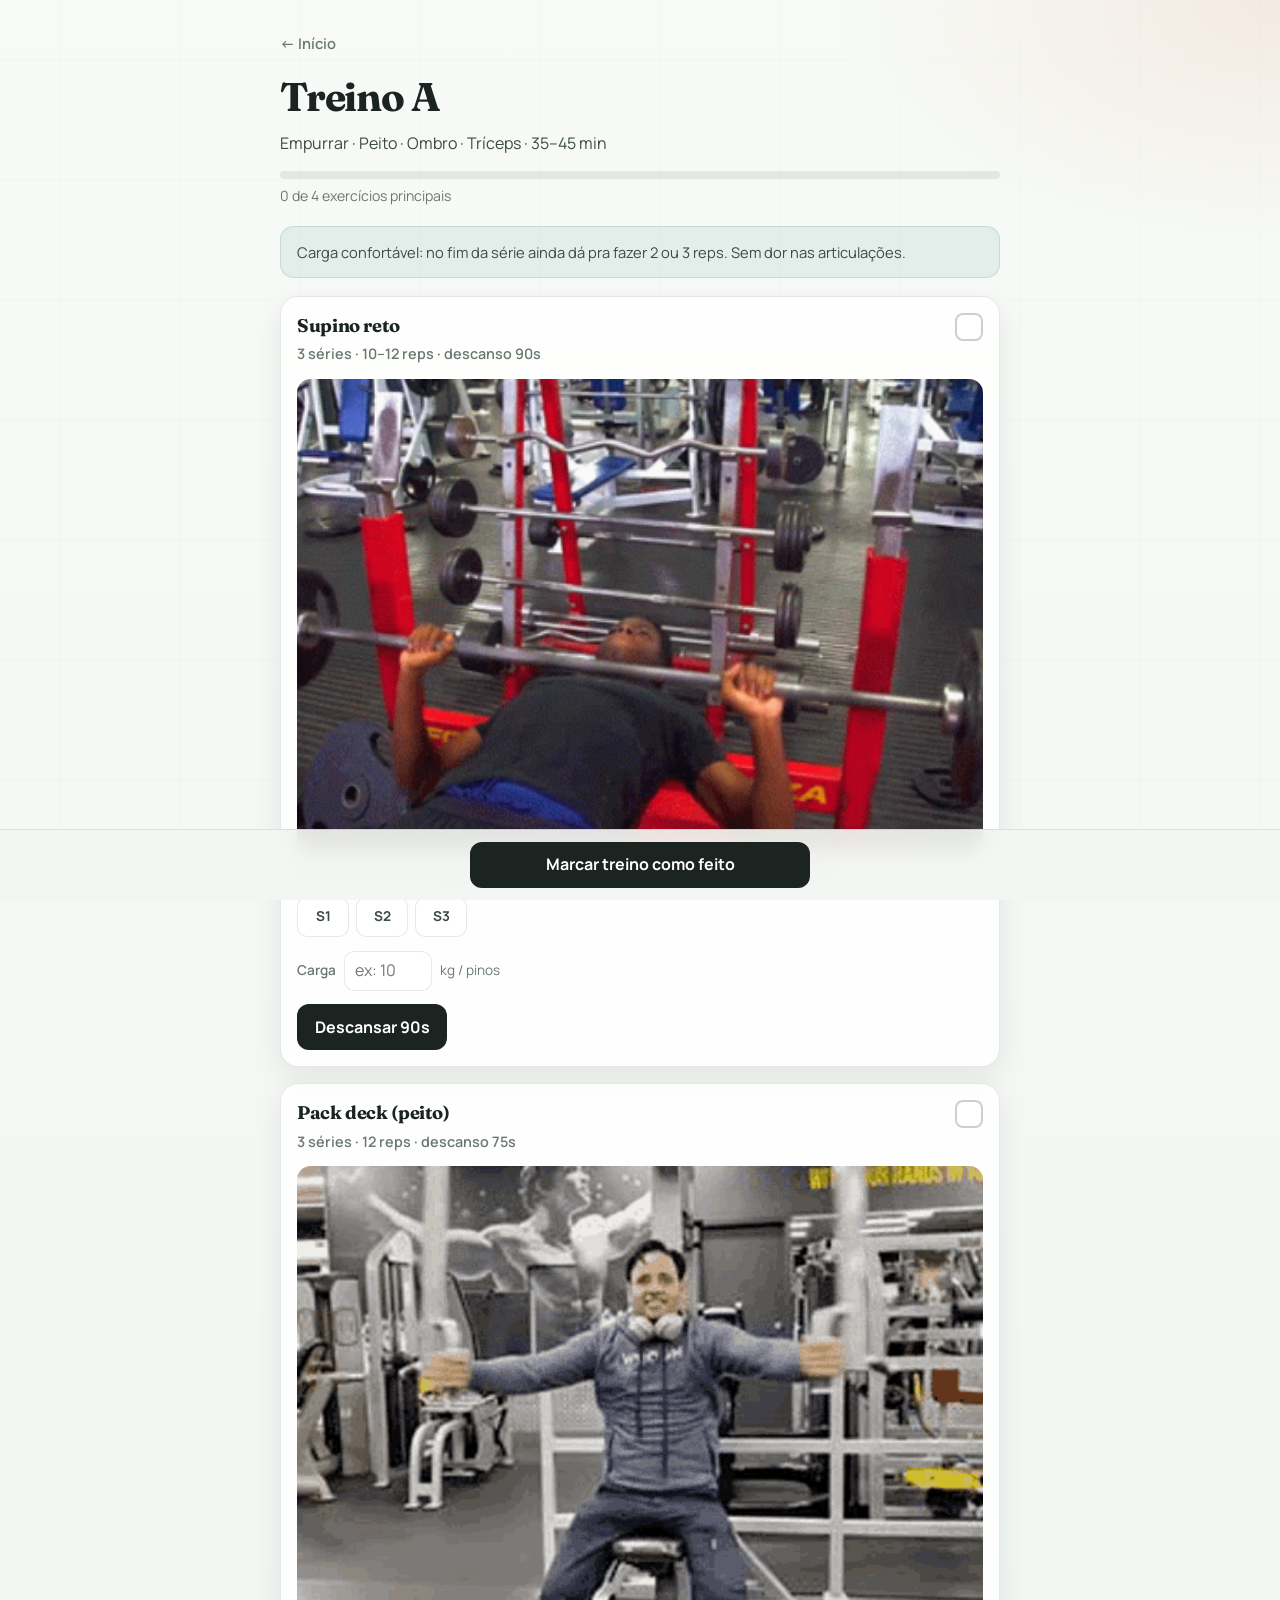
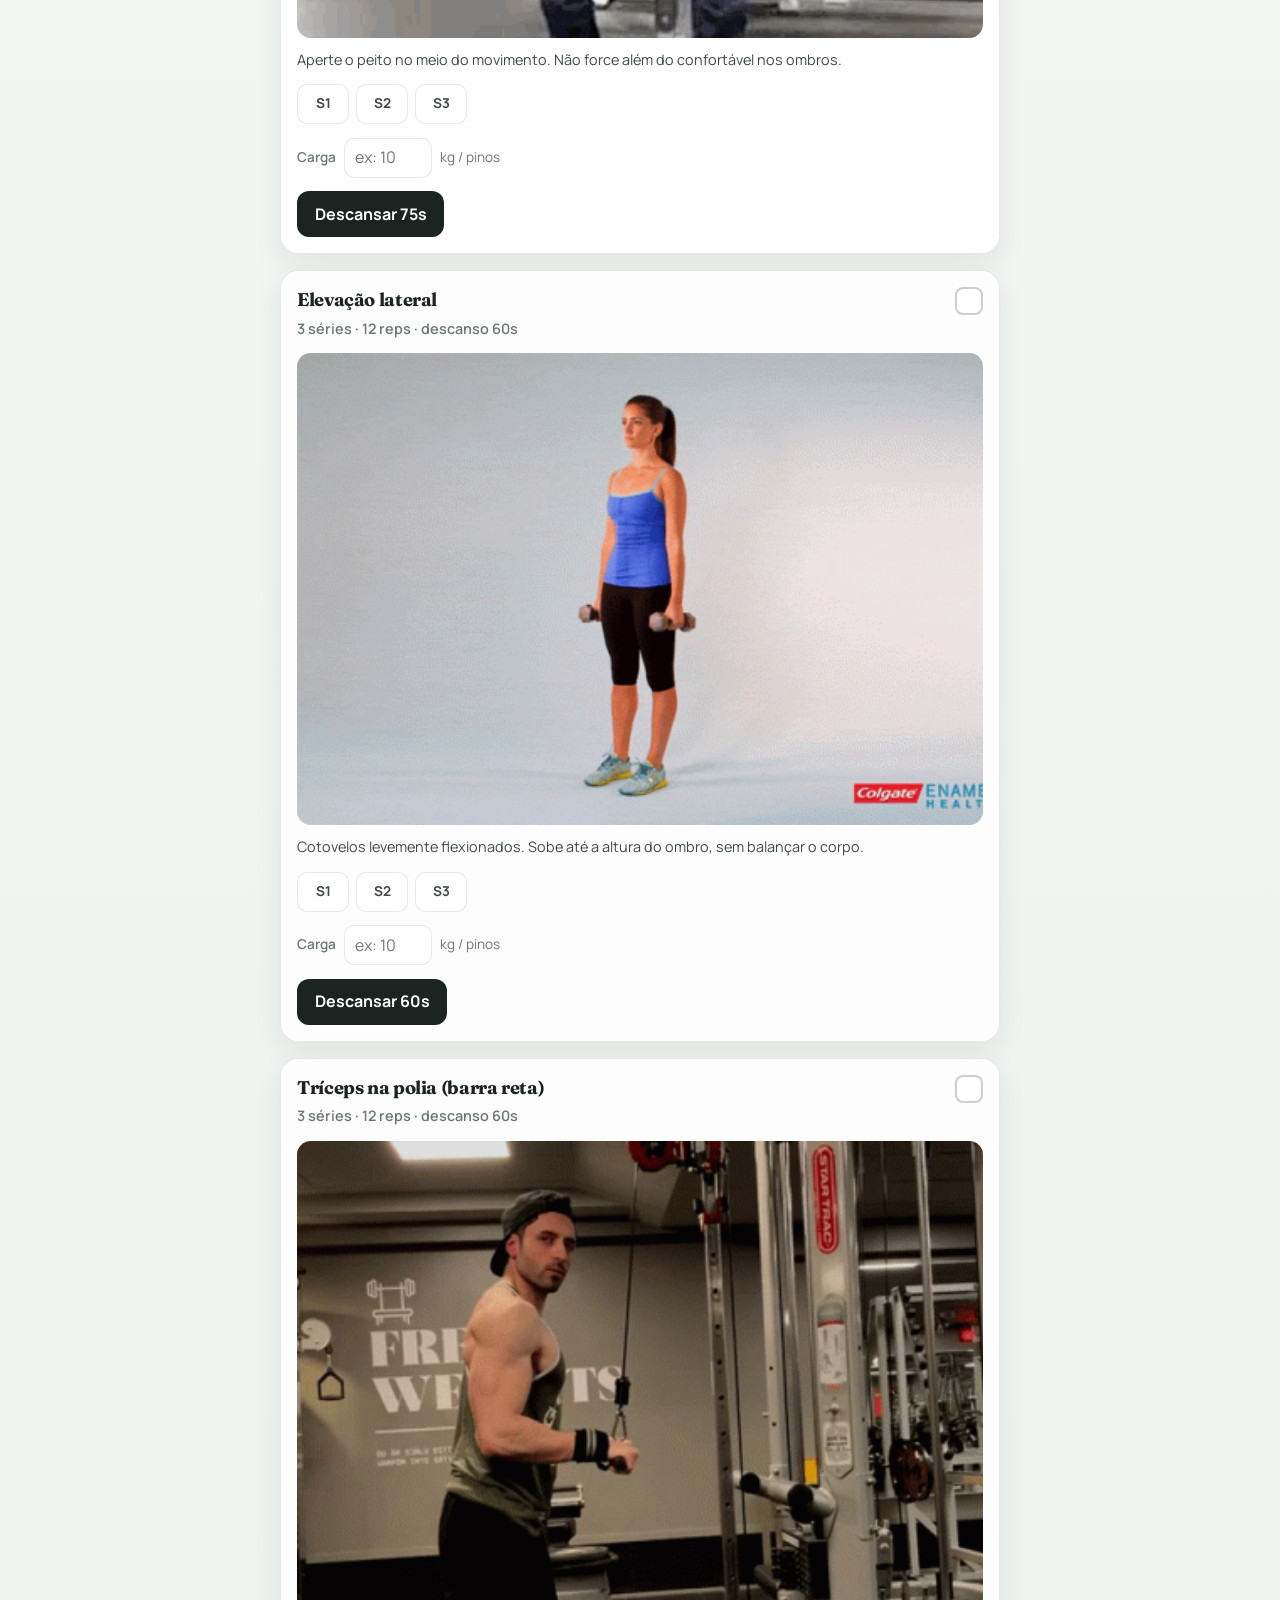
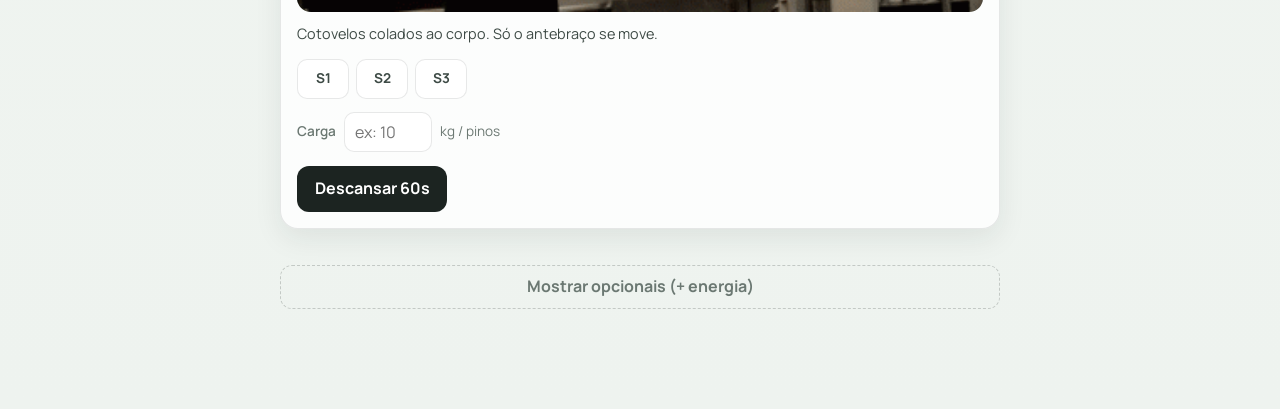
==== treino.html @ 2bcc04b1 "Add personal gym workout site for return-to-training. Mobile-first A/B/C workouts with sets, rest ti" ====
<!DOCTYPE html>
<html lang="pt-BR">
<head>
  <meta charset="UTF-8">
  <meta name="viewport" content="width=device-width, initial-scale=1.0, viewport-fit=cover">
  <meta name="theme-color" content="#0f6b5c">
  <meta name="apple-mobile-web-app-capable" content="yes">
  <title>Treino · Treino da Lindeza</title>
  <link rel="preconnect" href="https://fonts.googleapis.com">
  <link rel="preconnect" href="https://fonts.gstatic.com" crossorigin>
  <link href="https://fonts.googleapis.com/css2?family=Fraunces:opsz,wght@9..144,500;9..144,650&family=Manrope:wght@500;600;700&display=swap" rel="stylesheet">
  <link rel="stylesheet" href="assets/css/styles.css">
</head>
<body data-page="workout">
  <main class="wrap" id="workout-root">
    <p>Carregando treino…</p>
  </main>

  <div class="sticky-bar" id="sticky-bar"></div>

  <div class="timer-overlay" id="timer-overlay" hidden>
    <div class="timer-card" role="dialog" aria-labelledby="timer-title">
      <h3 id="timer-title">Descanso</h3>
      <div class="timer-digits" id="timer-digits">1:30</div>
      <div class="timer-actions">
        <button type="button" class="btn btn-dark" id="timer-skip">Pular</button>
        <button type="button" class="btn btn-ghost" id="timer-close" style="border-color:var(--line);color:var(--ink-soft)">Fechar</button>
      </div>
    </div>
  </div>

  <script src="assets/js/workouts.js"></script>
  <script src="assets/js/app.js"></script>
</body>
</html>
---- assets/css/styles.css ----
:root {
  --ink: #1c2421;
  --ink-soft: #3d4a45;
  --muted: #6b7872;
  --paper: #f3f6f2;
  --paper-2: #e7eee8;
  --line: rgba(28, 36, 33, 0.1);
  --brand: #0f6b5c;
  --brand-deep: #0a4f44;
  --accent: #d9784a;
  --ok: #2f7d57;
  --push: #0f6b5c;
  --pull: #2b5f8a;
  --legs: #8a5a2b;
  --shadow: 0 10px 28px rgba(28, 36, 33, 0.08);
  --radius: 18px;
  --font-display: "Fraunces", Georgia, serif;
  --font-body: "Manrope", system-ui, sans-serif;
}

*,
*::before,
*::after {
  box-sizing: border-box;
}

html {
  scroll-behavior: smooth;
}

body {
  margin: 0;
  min-height: 100vh;
  font-family: var(--font-body);
  color: var(--ink);
  background:
    radial-gradient(1200px 600px at 10% -10%, rgba(15, 107, 92, 0.14), transparent 55%),
    radial-gradient(900px 500px at 100% 0%, rgba(217, 120, 74, 0.12), transparent 50%),
    linear-gradient(180deg, #f7faf7 0%, var(--paper) 40%, #eef3ef 100%);
  line-height: 1.45;
}

body::before {
  content: "";
  position: fixed;
  inset: 0;
  pointer-events: none;
  opacity: 0.35;
  background-image: url("data:image/svg+xml,%3Csvg xmlns='http://www.w3.org/2000/svg' width='120' height='120' viewBox='0 0 120 120'%3E%3Cpath d='M0 60h120M60 0v120' stroke='%230f6b5c' stroke-opacity='0.05' stroke-width='1'/%3E%3C/svg%3E");
  z-index: -1;
}

img {
  max-width: 100%;
  display: block;
}

a {
  color: inherit;
  text-decoration: none;
}

button,
input {
  font: inherit;
}

.wrap {
  width: min(720px, calc(100% - 1.5rem));
  margin: 0 auto;
  padding: 1.25rem 0 5.5rem;
}

.topbar {
  display: flex;
  align-items: center;
  justify-content: space-between;
  gap: 1rem;
  margin-bottom: 1.5rem;
}

.brand {
  font-family: var(--font-display);
  font-weight: 600;
  font-size: clamp(1.7rem, 5vw, 2.2rem);
  letter-spacing: -0.02em;
  line-height: 1.1;
}

.brand span {
  display: block;
  font-family: var(--font-body);
  font-size: 0.78rem;
  font-weight: 600;
  letter-spacing: 0.08em;
  text-transform: uppercase;
  color: var(--muted);
  margin-bottom: 0.25rem;
}

.chip {
  display: inline-flex;
  align-items: center;
  gap: 0.4rem;
  padding: 0.45rem 0.75rem;
  border: 1px solid var(--line);
  background: rgba(255, 255, 255, 0.7);
  backdrop-filter: blur(8px);
  border-radius: 999px;
  font-size: 0.82rem;
  color: var(--ink-soft);
  white-space: nowrap;
}

.hero {
  margin-bottom: 1.75rem;
  animation: rise 0.55s ease both;
}

.hero h1 {
  margin: 0 0 0.5rem;
  font-family: var(--font-display);
  font-size: clamp(2rem, 7vw, 2.8rem);
  font-weight: 650;
  letter-spacing: -0.03em;
  line-height: 1.05;
}

.hero p {
  margin: 0;
  color: var(--ink-soft);
  font-size: 1.02rem;
  max-width: 34ch;
}

.suggest {
  margin-top: 1.25rem;
  padding: 1.1rem 1.15rem;
  border-radius: var(--radius);
  background: linear-gradient(135deg, var(--brand) 0%, var(--brand-deep) 100%);
  color: #f4fffb;
  box-shadow: var(--shadow);
  animation: rise 0.65s ease both;
}

.suggest strong {
  display: block;
  font-family: var(--font-display);
  font-size: 1.35rem;
  margin-bottom: 0.2rem;
}

.suggest p {
  margin: 0 0 0.9rem;
  color: rgba(244, 255, 251, 0.88);
  font-size: 0.95rem;
}

.btn {
  display: inline-flex;
  align-items: center;
  justify-content: center;
  gap: 0.45rem;
  min-height: 46px;
  padding: 0.7rem 1.1rem;
  border: 0;
  border-radius: 12px;
  background: #fff;
  color: var(--brand-deep);
  font-weight: 700;
  cursor: pointer;
  transition: transform 0.15s ease, opacity 0.15s ease;
}

.btn:active {
  transform: scale(0.98);
}

.btn-ghost {
  background: transparent;
  color: inherit;
  border: 1px solid currentColor;
}

.btn-dark {
  background: var(--ink);
  color: #fff;
}

.btn-accent {
  background: var(--accent);
  color: #fff;
}

.grid {
  display: grid;
  gap: 0.9rem;
}

.day-card {
  display: grid;
  grid-template-columns: 1fr auto;
  gap: 0.75rem;
  align-items: center;
  padding: 1.1rem 1.15rem;
  border-radius: var(--radius);
  background: rgba(255, 255, 255, 0.78);
  border: 1px solid var(--line);
  box-shadow: var(--shadow);
  transition: transform 0.18s ease, border-color 0.18s ease;
  animation: rise 0.55s ease both;
}

.day-card:nth-child(2) { animation-delay: 0.05s; }
.day-card:nth-child(3) { animation-delay: 0.1s; }
.day-card:nth-child(4) { animation-delay: 0.15s; }

.day-card:active {
  transform: scale(0.99);
}

.day-card.push { border-left: 5px solid var(--push); }
.day-card.pull { border-left: 5px solid var(--pull); }
.day-card.legs { border-left: 5px solid var(--legs); }

.day-card h2 {
  margin: 0;
  font-family: var(--font-display);
  font-size: 1.35rem;
}

.day-card .meta {
  margin: 0.2rem 0 0;
  color: var(--muted);
  font-size: 0.9rem;
}

.day-card .arrow {
  font-size: 1.4rem;
  color: var(--muted);
}

.section-title {
  margin: 1.75rem 0 0.75rem;
  font-size: 0.8rem;
  letter-spacing: 0.08em;
  text-transform: uppercase;
  color: var(--muted);
  font-weight: 700;
}

.notes {
  padding: 1rem 1.1rem;
  border-radius: var(--radius);
  background: rgba(255, 255, 255, 0.65);
  border: 1px solid var(--line);
  color: var(--ink-soft);
  font-size: 0.95rem;
}

.notes ul {
  margin: 0.5rem 0 0;
  padding-left: 1.1rem;
}

.notes li + li {
  margin-top: 0.35rem;
}

.footer-note {
  margin-top: 1.5rem;
  font-size: 0.85rem;
  color: var(--muted);
}

.footer-note a {
  color: var(--brand);
  text-decoration: underline;
  text-underline-offset: 2px;
}

/* Workout page */
.workout-head {
  margin-bottom: 1.25rem;
  animation: rise 0.45s ease both;
}

.back-link {
  display: inline-flex;
  align-items: center;
  gap: 0.35rem;
  margin-bottom: 0.85rem;
  color: var(--muted);
  font-weight: 600;
  font-size: 0.92rem;
}

.workout-head h1 {
  margin: 0;
  font-family: var(--font-display);
  font-size: clamp(1.9rem, 6vw, 2.5rem);
  letter-spacing: -0.03em;
}

.workout-head .focus {
  margin: 0.35rem 0 0;
  color: var(--ink-soft);
}

.progress-bar {
  margin-top: 1rem;
  height: 8px;
  border-radius: 999px;
  background: rgba(28, 36, 33, 0.08);
  overflow: hidden;
}

.progress-bar > span {
  display: block;
  height: 100%;
  width: 0%;
  border-radius: inherit;
  background: linear-gradient(90deg, var(--brand), #2ea88f);
  transition: width 0.3s ease;
}

.progress-label {
  margin-top: 0.45rem;
  font-size: 0.88rem;
  color: var(--muted);
}

.tip-banner {
  margin: 0 0 1.1rem;
  padding: 0.9rem 1rem;
  border-radius: 14px;
  background: rgba(15, 107, 92, 0.08);
  border: 1px solid rgba(15, 107, 92, 0.15);
  color: var(--ink-soft);
  font-size: 0.92rem;
}

.exercise {
  margin-bottom: 1rem;
  padding: 1rem;
  border-radius: var(--radius);
  background: rgba(255, 255, 255, 0.82);
  border: 1px solid var(--line);
  box-shadow: var(--shadow);
  animation: rise 0.5s ease both;
  transition: border-color 0.2s ease, background 0.2s ease;
}

.exercise.done {
  border-color: rgba(47, 125, 87, 0.35);
  background: rgba(47, 125, 87, 0.06);
}

.exercise-top {
  display: flex;
  align-items: flex-start;
  justify-content: space-between;
  gap: 0.75rem;
}

.exercise h2 {
  margin: 0;
  font-size: 1.15rem;
  font-family: var(--font-display);
  letter-spacing: -0.02em;
}

.exercise .stats {
  margin: 0.3rem 0 0;
  color: var(--muted);
  font-size: 0.9rem;
  font-weight: 600;
}

.check {
  width: 28px;
  height: 28px;
  border-radius: 8px;
  border: 2px solid rgba(28, 36, 33, 0.22);
  background: #fff;
  display: grid;
  place-items: center;
  cursor: pointer;
  flex-shrink: 0;
  transition: background 0.15s ease, border-color 0.15s ease, transform 0.15s ease;
}

.check[aria-checked="true"] {
  background: var(--ok);
  border-color: var(--ok);
  color: #fff;
  transform: scale(1.05);
}

.exercise-media {
  margin-top: 0.85rem;
  border-radius: 14px;
  overflow: hidden;
  background: #dfe8e2;
  aspect-ratio: 16 / 11;
}

.exercise-media img {
  width: 100%;
  height: 100%;
  object-fit: cover;
}

.exercise .tip {
  margin: 0.75rem 0 0;
  font-size: 0.9rem;
  color: var(--ink-soft);
}

.sets {
  display: flex;
  flex-wrap: wrap;
  gap: 0.45rem;
  margin-top: 0.85rem;
}

.set-btn {
  min-width: 52px;
  min-height: 40px;
  padding: 0.4rem 0.65rem;
  border-radius: 10px;
  border: 1px solid var(--line);
  background: #fff;
  color: var(--ink-soft);
  font-weight: 700;
  font-size: 0.85rem;
  cursor: pointer;
  transition: background 0.15s ease, color 0.15s ease, border-color 0.15s ease;
}

.set-btn.done {
  background: var(--ok);
  border-color: var(--ok);
  color: #fff;
}

.load-row {
  display: flex;
  align-items: center;
  gap: 0.5rem;
  margin-top: 0.85rem;
}

.load-row label {
  font-size: 0.85rem;
  color: var(--muted);
  font-weight: 600;
}

.load-row input {
  width: 5.5rem;
  min-height: 40px;
  border-radius: 10px;
  border: 1px solid var(--line);
  padding: 0.4rem 0.65rem;
  background: #fff;
}

.rest-row {
  display: flex;
  gap: 0.5rem;
  margin-top: 0.85rem;
}

.extras-toggle {
  width: 100%;
  margin: 1.25rem 0 0.75rem;
  min-height: 44px;
  border-radius: 12px;
  border: 1px dashed rgba(28, 36, 33, 0.2);
  background: transparent;
  color: var(--muted);
  font-weight: 700;
  cursor: pointer;
}

.extras[hidden] {
  display: none;
}

.sticky-bar {
  position: fixed;
  left: 0;
  right: 0;
  bottom: 0;
  padding: 0.75rem 0.75rem calc(0.75rem + env(safe-area-inset-bottom));
  background: rgba(243, 246, 242, 0.92);
  backdrop-filter: blur(10px);
  border-top: 1px solid var(--line);
  display: flex;
  justify-content: center;
  gap: 0.6rem;
  z-index: 20;
}

.sticky-bar .btn {
  width: min(340px, 100%);
}

.timer-overlay {
  position: fixed;
  inset: 0;
  background: rgba(18, 28, 25, 0.55);
  display: grid;
  place-items: center;
  padding: 1rem;
  z-index: 40;
  animation: fade 0.2s ease both;
}

.timer-overlay[hidden] {
  display: none;
}

.timer-card {
  width: min(360px, 100%);
  padding: 1.5rem 1.25rem;
  border-radius: 22px;
  background: #fff;
  text-align: center;
  box-shadow: var(--shadow);
  animation: rise 0.25s ease both;
}

.timer-card h3 {
  margin: 0;
  font-family: var(--font-display);
  font-size: 1.2rem;
}

.timer-digits {
  margin: 0.6rem 0 1rem;
  font-family: var(--font-display);
  font-size: 4rem;
  font-weight: 650;
  letter-spacing: -0.04em;
  color: var(--brand-deep);
  font-variant-numeric: tabular-nums;
}

.timer-actions {
  display: flex;
  gap: 0.5rem;
  justify-content: center;
}

.done-banner {
  margin: 1rem 0;
  padding: 1rem 1.1rem;
  border-radius: var(--radius);
  background: linear-gradient(135deg, #2f7d57, #1f5e41);
  color: #f3fff8;
  animation: rise 0.35s ease both;
}

.done-banner h3 {
  margin: 0 0 0.25rem;
  font-family: var(--font-display);
  font-size: 1.3rem;
}

.done-banner p {
  margin: 0;
  color: rgba(243, 255, 248, 0.9);
}

@keyframes rise {
  from {
    opacity: 0;
    transform: translateY(10px);
  }
  to {
    opacity: 1;
    transform: translateY(0);
  }
}

@keyframes fade {
  from { opacity: 0; }
  to { opacity: 1; }
}

@media (min-width: 700px) {
  .wrap {
    padding-top: 2rem;
  }
}
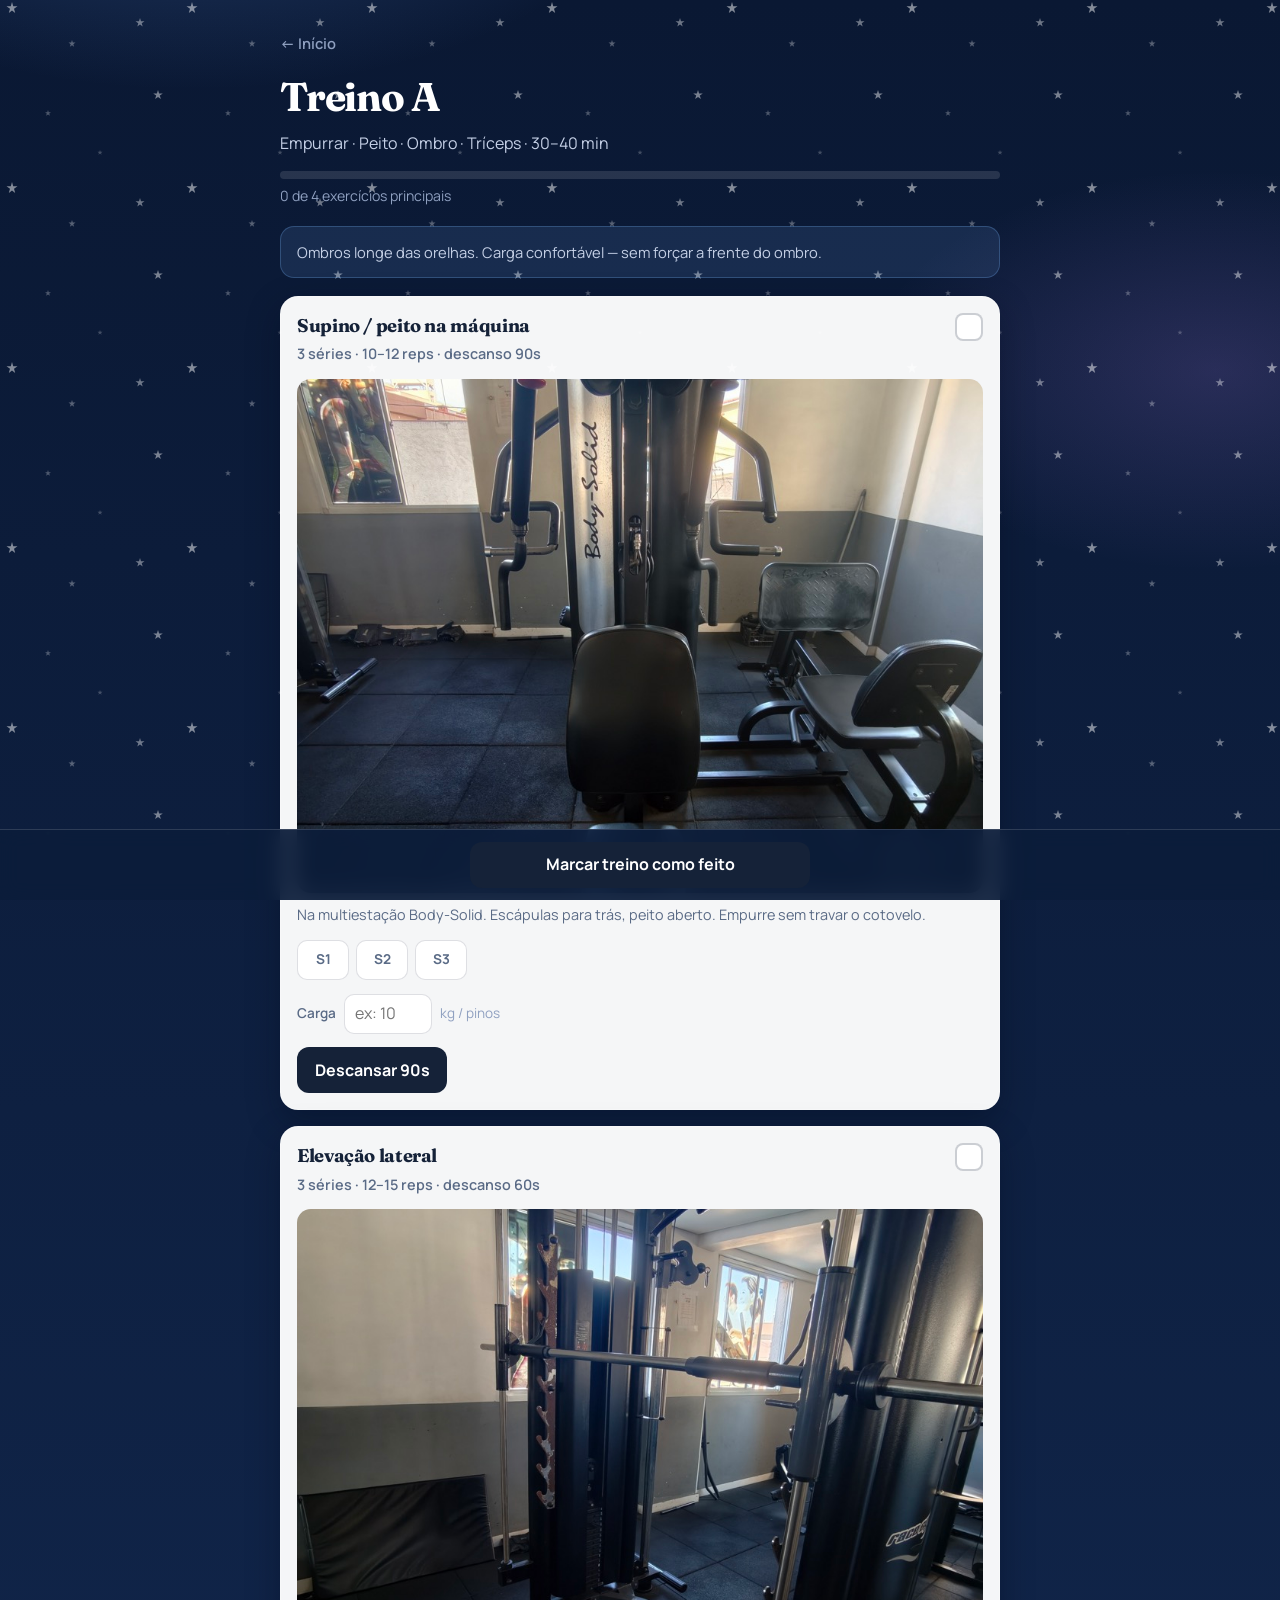
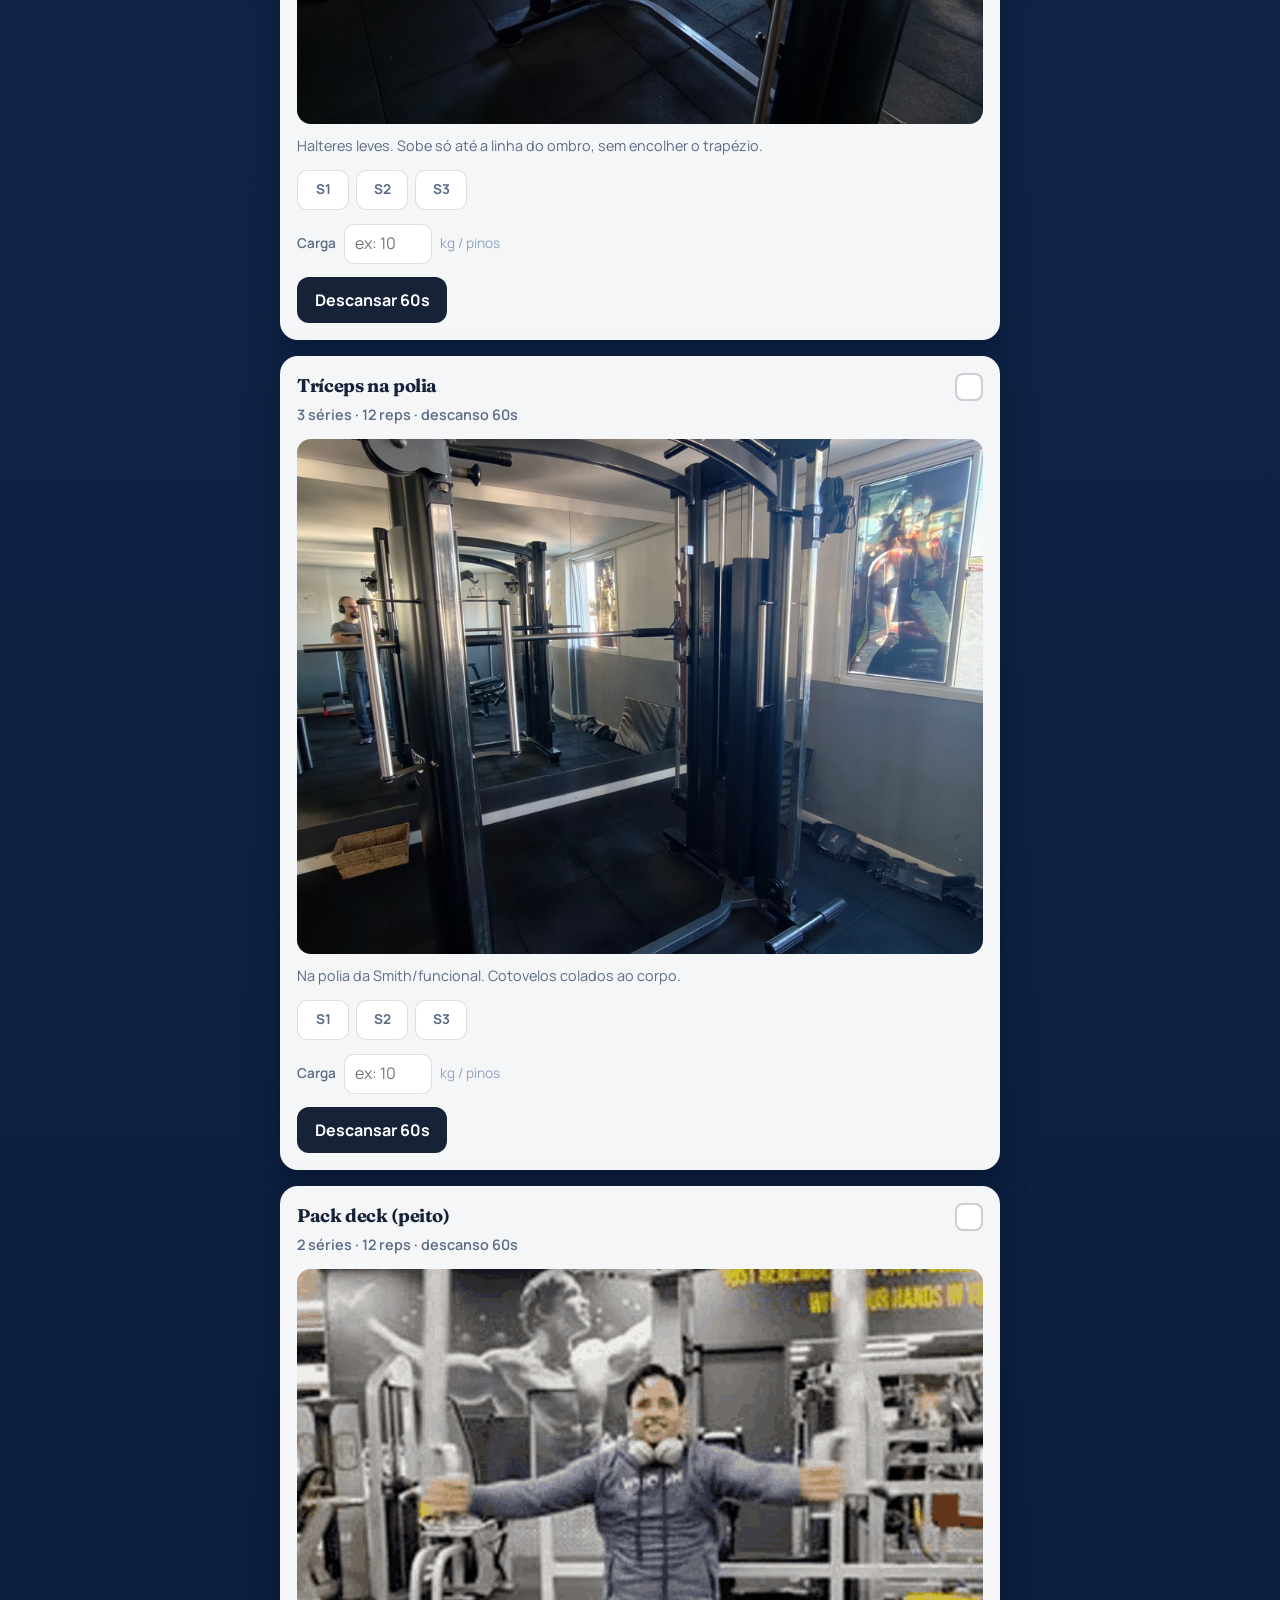
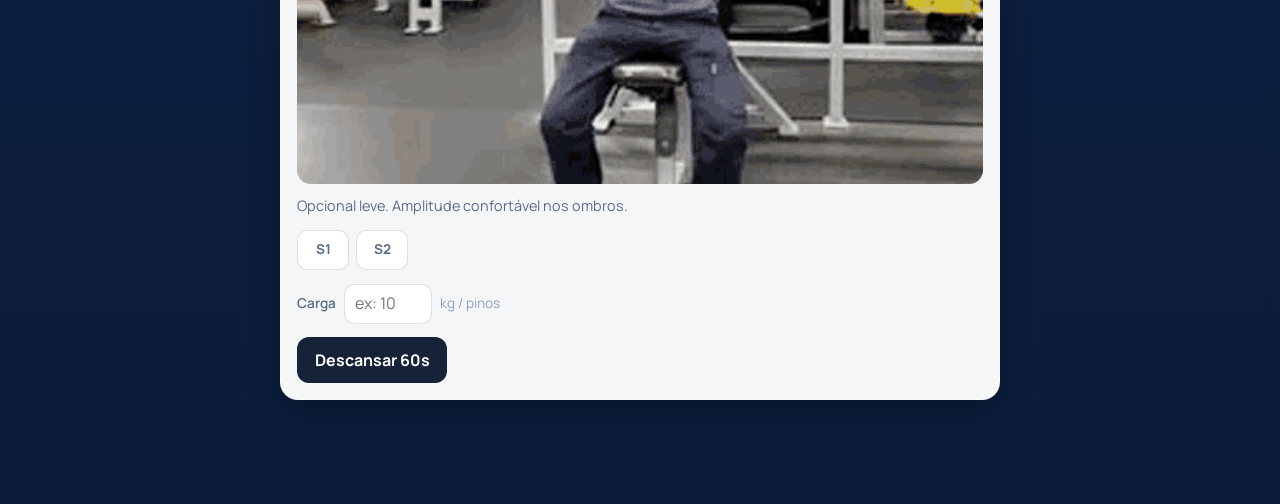
==== commit 9a546cc4: "Refresh site with blue star theme, love notes, and gym photos. Lower glute-day volume around her fav" ====
--- a/treino.html
+++ b/treino.html
@@ -3,12 +3,17 @@
 <head>
   <meta charset="UTF-8">
   <meta name="viewport" content="width=device-width, initial-scale=1.0, viewport-fit=cover">
-  <meta name="theme-color" content="#0f6b5c">
+  <meta name="theme-color" content="#0b1d3a">
   <meta name="apple-mobile-web-app-capable" content="yes">
+  <meta name="apple-mobile-web-app-title" content="Treino">
+  <meta name="apple-mobile-web-app-status-bar-style" content="black-translucent">
   <title>Treino · Treino da Lindeza</title>
+  <link rel="manifest" href="manifest.webmanifest">
+  <link rel="apple-touch-icon" href="assets/icons/apple-touch-icon.png">
+  <link rel="icon" type="image/png" sizes="192x192" href="assets/icons/icon-192.png">
   <link rel="preconnect" href="https://fonts.googleapis.com">
   <link rel="preconnect" href="https://fonts.gstatic.com" crossorigin>
-  <link href="https://fonts.googleapis.com/css2?family=Fraunces:opsz,wght@9..144,500;9..144,650&family=Manrope:wght@500;600;700&display=swap" rel="stylesheet">
+  <link href="https://fonts.googleapis.com/css2?family=Fraunces:ital,opsz,wght@0,9..144,500;0,9..144,650;1,9..144,500&family=Manrope:wght@500;600;700&display=swap" rel="stylesheet">
   <link rel="stylesheet" href="assets/css/styles.css">
 </head>
 <body data-page="workout">
@@ -31,5 +36,10 @@
 
   <script src="assets/js/workouts.js"></script>
   <script src="assets/js/app.js"></script>
+  <script>
+    if ("serviceWorker" in navigator) {
+      navigator.serviceWorker.register("./sw.js").catch(function () {});
+    }
+  </script>
 </body>
 </html>
--- a/assets/css/styles.css
+++ b/assets/css/styles.css
@@ -1,18 +1,20 @@
 :root {
-  --ink: #1c2421;
-  --ink-soft: #3d4a45;
-  --muted: #6b7872;
-  --paper: #f3f6f2;
-  --paper-2: #e7eee8;
-  --line: rgba(28, 36, 33, 0.1);
-  --brand: #0f6b5c;
-  --brand-deep: #0a4f44;
-  --accent: #d9784a;
-  --ok: #2f7d57;
-  --push: #0f6b5c;
-  --pull: #2b5f8a;
-  --legs: #8a5a2b;
-  --shadow: 0 10px 28px rgba(28, 36, 33, 0.08);
+  --ink: #e8eef8;
+  --ink-soft: #c5d0e6;
+  --muted: #8fa0c0;
+  --paper: #0b1d3a;
+  --card: rgba(255, 255, 255, 0.96);
+  --card-ink: #152238;
+  --card-muted: #5a6b86;
+  --line: rgba(255, 255, 255, 0.14);
+  --brand: #7eb6ff;
+  --brand-deep: #3d7dd6;
+  --accent: #f0e6a8;
+  --ok: #3d9b6e;
+  --push: #7eb6ff;
+  --pull: #a8c8ff;
+  --legs: #c9b6ff;
+  --shadow: 0 12px 32px rgba(4, 12, 28, 0.35);
   --radius: 18px;
   --font-display: "Fraunces", Georgia, serif;
   --font-body: "Manrope", system-ui, sans-serif;
@@ -34,9 +36,9 @@
   font-family: var(--font-body);
   color: var(--ink);
   background:
-    radial-gradient(1200px 600px at 10% -10%, rgba(15, 107, 92, 0.14), transparent 55%),
-    radial-gradient(900px 500px at 100% 0%, rgba(217, 120, 74, 0.12), transparent 50%),
-    linear-gradient(180deg, #f7faf7 0%, var(--paper) 40%, #eef3ef 100%);
+    radial-gradient(900px 500px at 15% -5%, rgba(90, 140, 220, 0.35), transparent 55%),
+    radial-gradient(700px 400px at 95% 10%, rgba(160, 120, 220, 0.2), transparent 50%),
+    linear-gradient(180deg, #0a1833 0%, #102448 45%, #0b1d3a 100%);
   line-height: 1.45;
 }
 
@@ -45,9 +47,9 @@
   position: fixed;
   inset: 0;
   pointer-events: none;
-  opacity: 0.35;
-  background-image: url("data:image/svg+xml,%3Csvg xmlns='http://www.w3.org/2000/svg' width='120' height='120' viewBox='0 0 120 120'%3E%3Cpath d='M0 60h120M60 0v120' stroke='%230f6b5c' stroke-opacity='0.05' stroke-width='1'/%3E%3C/svg%3E");
   z-index: -1;
+  opacity: 0.9;
+  background-image: url("data:image/svg+xml,%3Csvg xmlns='http://www.w3.org/2000/svg' width='180' height='180' viewBox='0 0 180 180'%3E%3Cpolygon fill='%23ffffff' fill-opacity='0.55' points='12,2 13.2,6.2 17.5,6.2 14,8.8 15.2,13 12,10.4 8.8,13 10,8.8 6.5,6.2 10.8,6.2'/%3E%3Cpolygon fill='%23ffffff' fill-opacity='0.35' points='72,40 72.8,42.6 75.5,42.6 73.3,44.2 74.1,46.8 72,45.2 69.9,46.8 70.7,44.2 68.5,42.6 71.2,42.6'/%3E%3Cpolygon fill='%23ffffff' fill-opacity='0.45' points='140,18 141,21.2 144.5,21.2 141.7,23.2 142.7,26.4 140,24.4 137.3,26.4 138.3,23.2 135.5,21.2 139,21.2'/%3E%3Cpolygon fill='%23ffffff' fill-opacity='0.3' points='48,110 48.7,112.2 51,112.2 49.2,113.6 49.9,115.8 48,114.4 46.1,115.8 46.8,113.6 45,112.2 47.3,112.2'/%3E%3Cpolygon fill='%23ffffff' fill-opacity='0.5' points='158,90 159.1,93.5 162.8,93.5 159.8,95.6 160.9,99.1 158,97 155.1,99.1 156.2,95.6 153.2,93.5 156.9,93.5'/%3E%3Cpolygon fill='%23ffffff' fill-opacity='0.25' points='100,150 100.6,151.8 102.5,151.8 101,153 101.6,154.8 100,153.6 98.4,154.8 99,153 97.5,151.8 99.4,151.8'/%3E%3C/svg%3E");
 }
 
 img {
@@ -76,7 +78,7 @@
   align-items: center;
   justify-content: space-between;
   gap: 1rem;
-  margin-bottom: 1.5rem;
+  margin-bottom: 1.25rem;
 }
 
 .brand {
@@ -85,6 +87,7 @@
   font-size: clamp(1.7rem, 5vw, 2.2rem);
   letter-spacing: -0.02em;
   line-height: 1.1;
+  color: #fff;
 }
 
 .brand span {
@@ -94,7 +97,7 @@
   font-weight: 600;
   letter-spacing: 0.08em;
   text-transform: uppercase;
-  color: var(--muted);
+  color: var(--accent);
   margin-bottom: 0.25rem;
 }
 
@@ -103,8 +106,8 @@
   align-items: center;
   gap: 0.4rem;
   padding: 0.45rem 0.75rem;
-  border: 1px solid var(--line);
-  background: rgba(255, 255, 255, 0.7);
+  border: 1px solid rgba(255, 255, 255, 0.22);
+  background: rgba(255, 255, 255, 0.08);
   backdrop-filter: blur(8px);
   border-radius: 999px;
   font-size: 0.82rem;
@@ -112,33 +115,54 @@
   white-space: nowrap;
 }
 
+.love-note {
+  margin: 0 0 1.25rem;
+  padding: 1rem 1.15rem;
+  border-radius: var(--radius);
+  background: linear-gradient(135deg, rgba(126, 182, 255, 0.18), rgba(240, 230, 168, 0.12));
+  border: 1px solid rgba(240, 230, 168, 0.28);
+  font-family: var(--font-display);
+  font-size: clamp(1.05rem, 3.5vw, 1.25rem);
+  font-style: italic;
+  color: #fff;
+  line-height: 1.35;
+  animation: rise 0.5s ease both;
+}
+
+.love-note::before {
+  content: "✦ ";
+  color: var(--accent);
+  font-style: normal;
+}
+
 .hero {
-  margin-bottom: 1.75rem;
+  margin-bottom: 1.5rem;
   animation: rise 0.55s ease both;
 }
 
 .hero h1 {
   margin: 0 0 0.5rem;
   font-family: var(--font-display);
-  font-size: clamp(2rem, 7vw, 2.8rem);
+  font-size: clamp(1.85rem, 6.5vw, 2.6rem);
   font-weight: 650;
   letter-spacing: -0.03em;
-  line-height: 1.05;
+  line-height: 1.08;
+  color: #fff;
 }
 
 .hero p {
   margin: 0;
   color: var(--ink-soft);
   font-size: 1.02rem;
-  max-width: 34ch;
+  max-width: 36ch;
 }
 
 .suggest {
-  margin-top: 1.25rem;
+  margin-top: 1.1rem;
   padding: 1.1rem 1.15rem;
   border-radius: var(--radius);
-  background: linear-gradient(135deg, var(--brand) 0%, var(--brand-deep) 100%);
-  color: #f4fffb;
+  background: linear-gradient(135deg, #3d7dd6 0%, #1e4f9a 100%);
+  color: #f4f8ff;
   box-shadow: var(--shadow);
   animation: rise 0.65s ease both;
 }
@@ -152,7 +176,7 @@
 
 .suggest p {
   margin: 0 0 0.9rem;
-  color: rgba(244, 255, 251, 0.88);
+  color: rgba(244, 248, 255, 0.88);
   font-size: 0.95rem;
 }
 
@@ -166,7 +190,7 @@
   border: 0;
   border-radius: 12px;
   background: #fff;
-  color: var(--brand-deep);
+  color: #1e4f9a;
   font-weight: 700;
   cursor: pointer;
   transition: transform 0.15s ease, opacity 0.15s ease;
@@ -183,13 +207,13 @@
 }
 
 .btn-dark {
-  background: var(--ink);
+  background: #152238;
   color: #fff;
 }
 
 .btn-accent {
   background: var(--accent);
-  color: #fff;
+  color: #1a2740;
 }
 
 .grid {
@@ -204,10 +228,11 @@
   align-items: center;
   padding: 1.1rem 1.15rem;
   border-radius: var(--radius);
-  background: rgba(255, 255, 255, 0.78);
-  border: 1px solid var(--line);
+  background: var(--card);
+  color: var(--card-ink);
+  border: 1px solid rgba(255, 255, 255, 0.35);
   box-shadow: var(--shadow);
-  transition: transform 0.18s ease, border-color 0.18s ease;
+  transition: transform 0.18s ease;
   animation: rise 0.55s ease both;
 }
 
@@ -219,25 +244,26 @@
   transform: scale(0.99);
 }
 
-.day-card.push { border-left: 5px solid var(--push); }
-.day-card.pull { border-left: 5px solid var(--pull); }
-.day-card.legs { border-left: 5px solid var(--legs); }
+.day-card.push { border-left: 5px solid #3d7dd6; }
+.day-card.pull { border-left: 5px solid #6a8fd6; }
+.day-card.legs { border-left: 5px solid #8b74c7; }
 
 .day-card h2 {
   margin: 0;
   font-family: var(--font-display);
-  font-size: 1.35rem;
+  font-size: 1.3rem;
+  color: var(--card-ink);
 }
 
 .day-card .meta {
   margin: 0.2rem 0 0;
-  color: var(--muted);
+  color: var(--card-muted);
   font-size: 0.9rem;
 }
 
 .day-card .arrow {
   font-size: 1.4rem;
-  color: var(--muted);
+  color: var(--card-muted);
 }
 
 .section-title {
@@ -245,14 +271,14 @@
   font-size: 0.8rem;
   letter-spacing: 0.08em;
   text-transform: uppercase;
-  color: var(--muted);
+  color: var(--accent);
   font-weight: 700;
 }
 
 .notes {
   padding: 1rem 1.1rem;
   border-radius: var(--radius);
-  background: rgba(255, 255, 255, 0.65);
+  background: rgba(255, 255, 255, 0.08);
   border: 1px solid var(--line);
   color: var(--ink-soft);
   font-size: 0.95rem;
@@ -273,10 +299,8 @@
   color: var(--muted);
 }
 
-.footer-note a {
-  color: var(--brand);
-  text-decoration: underline;
-  text-underline-offset: 2px;
+.footer-note code {
+  color: var(--accent);
 }
 
 /* Workout page */
@@ -300,6 +324,7 @@
   font-family: var(--font-display);
   font-size: clamp(1.9rem, 6vw, 2.5rem);
   letter-spacing: -0.03em;
+  color: #fff;
 }
 
 .workout-head .focus {
@@ -311,7 +336,7 @@
   margin-top: 1rem;
   height: 8px;
   border-radius: 999px;
-  background: rgba(28, 36, 33, 0.08);
+  background: rgba(255, 255, 255, 0.12);
   overflow: hidden;
 }
 
@@ -320,7 +345,7 @@
   height: 100%;
   width: 0%;
   border-radius: inherit;
-  background: linear-gradient(90deg, var(--brand), #2ea88f);
+  background: linear-gradient(90deg, #7eb6ff, #f0e6a8);
   transition: width 0.3s ease;
 }
 
@@ -334,8 +359,8 @@
   margin: 0 0 1.1rem;
   padding: 0.9rem 1rem;
   border-radius: 14px;
-  background: rgba(15, 107, 92, 0.08);
-  border: 1px solid rgba(15, 107, 92, 0.15);
+  background: rgba(126, 182, 255, 0.12);
+  border: 1px solid rgba(126, 182, 255, 0.25);
   color: var(--ink-soft);
   font-size: 0.92rem;
 }
@@ -344,16 +369,17 @@
   margin-bottom: 1rem;
   padding: 1rem;
   border-radius: var(--radius);
-  background: rgba(255, 255, 255, 0.82);
-  border: 1px solid var(--line);
+  background: var(--card);
+  color: var(--card-ink);
+  border: 1px solid rgba(255, 255, 255, 0.3);
   box-shadow: var(--shadow);
   animation: rise 0.5s ease both;
   transition: border-color 0.2s ease, background 0.2s ease;
 }
 
 .exercise.done {
-  border-color: rgba(47, 125, 87, 0.35);
-  background: rgba(47, 125, 87, 0.06);
+  border-color: rgba(61, 155, 110, 0.55);
+  background: #f2faf6;
 }
 
 .exercise-top {
@@ -368,11 +394,12 @@
   font-size: 1.15rem;
   font-family: var(--font-display);
   letter-spacing: -0.02em;
+  color: var(--card-ink);
 }
 
 .exercise .stats {
   margin: 0.3rem 0 0;
-  color: var(--muted);
+  color: var(--card-muted);
   font-size: 0.9rem;
   font-weight: 600;
 }
@@ -381,8 +408,9 @@
   width: 28px;
   height: 28px;
   border-radius: 8px;
-  border: 2px solid rgba(28, 36, 33, 0.22);
+  border: 2px solid rgba(21, 34, 56, 0.22);
   background: #fff;
+  color: transparent;
   display: grid;
   place-items: center;
   cursor: pointer;
@@ -401,8 +429,8 @@
   margin-top: 0.85rem;
   border-radius: 14px;
   overflow: hidden;
-  background: #dfe8e2;
-  aspect-ratio: 16 / 11;
+  background: #d7e0ef;
+  aspect-ratio: 4 / 3;
 }
 
 .exercise-media img {
@@ -414,7 +442,7 @@
 .exercise .tip {
   margin: 0.75rem 0 0;
   font-size: 0.9rem;
-  color: var(--ink-soft);
+  color: var(--card-muted);
 }
 
 .sets {
@@ -429,9 +457,9 @@
   min-height: 40px;
   padding: 0.4rem 0.65rem;
   border-radius: 10px;
-  border: 1px solid var(--line);
+  border: 1px solid rgba(21, 34, 56, 0.14);
   background: #fff;
-  color: var(--ink-soft);
+  color: var(--card-muted);
   font-weight: 700;
   font-size: 0.85rem;
   cursor: pointer;
@@ -453,7 +481,7 @@
 
 .load-row label {
   font-size: 0.85rem;
-  color: var(--muted);
+  color: var(--card-muted);
   font-weight: 600;
 }
 
@@ -461,9 +489,10 @@
   width: 5.5rem;
   min-height: 40px;
   border-radius: 10px;
-  border: 1px solid var(--line);
+  border: 1px solid rgba(21, 34, 56, 0.14);
   padding: 0.4rem 0.65rem;
   background: #fff;
+  color: var(--card-ink);
 }
 
 .rest-row {
@@ -477,7 +506,7 @@
   margin: 1.25rem 0 0.75rem;
   min-height: 44px;
   border-radius: 12px;
-  border: 1px dashed rgba(28, 36, 33, 0.2);
+  border: 1px dashed rgba(255, 255, 255, 0.28);
   background: transparent;
   color: var(--muted);
   font-weight: 700;
@@ -494,7 +523,7 @@
   right: 0;
   bottom: 0;
   padding: 0.75rem 0.75rem calc(0.75rem + env(safe-area-inset-bottom));
-  background: rgba(243, 246, 242, 0.92);
+  background: rgba(11, 29, 58, 0.92);
   backdrop-filter: blur(10px);
   border-top: 1px solid var(--line);
   display: flex;
@@ -510,7 +539,7 @@
 .timer-overlay {
   position: fixed;
   inset: 0;
-  background: rgba(18, 28, 25, 0.55);
+  background: rgba(6, 14, 30, 0.65);
   display: grid;
   place-items: center;
   padding: 1rem;
@@ -527,6 +556,7 @@
   padding: 1.5rem 1.25rem;
   border-radius: 22px;
   background: #fff;
+  color: var(--card-ink);
   text-align: center;
   box-shadow: var(--shadow);
   animation: rise 0.25s ease both;
@@ -544,7 +574,7 @@
   font-size: 4rem;
   font-weight: 650;
   letter-spacing: -0.04em;
-  color: var(--brand-deep);
+  color: #1e4f9a;
   font-variant-numeric: tabular-nums;
 }
 
@@ -556,22 +586,25 @@
 
 .done-banner {
   margin: 1rem 0;
-  padding: 1rem 1.1rem;
+  padding: 1.1rem 1.15rem;
   border-radius: var(--radius);
-  background: linear-gradient(135deg, #2f7d57, #1f5e41);
-  color: #f3fff8;
+  background: linear-gradient(135deg, #3d7dd6, #1e4f9a);
+  color: #f4f8ff;
   animation: rise 0.35s ease both;
 }
 
 .done-banner h3 {
-  margin: 0 0 0.25rem;
+  margin: 0 0 0.35rem;
   font-family: var(--font-display);
   font-size: 1.3rem;
 }
 
 .done-banner p {
   margin: 0;
-  color: rgba(243, 255, 248, 0.9);
+  font-family: var(--font-display);
+  font-style: italic;
+  color: rgba(244, 248, 255, 0.95);
+  line-height: 1.35;
 }
 
 @keyframes rise {
